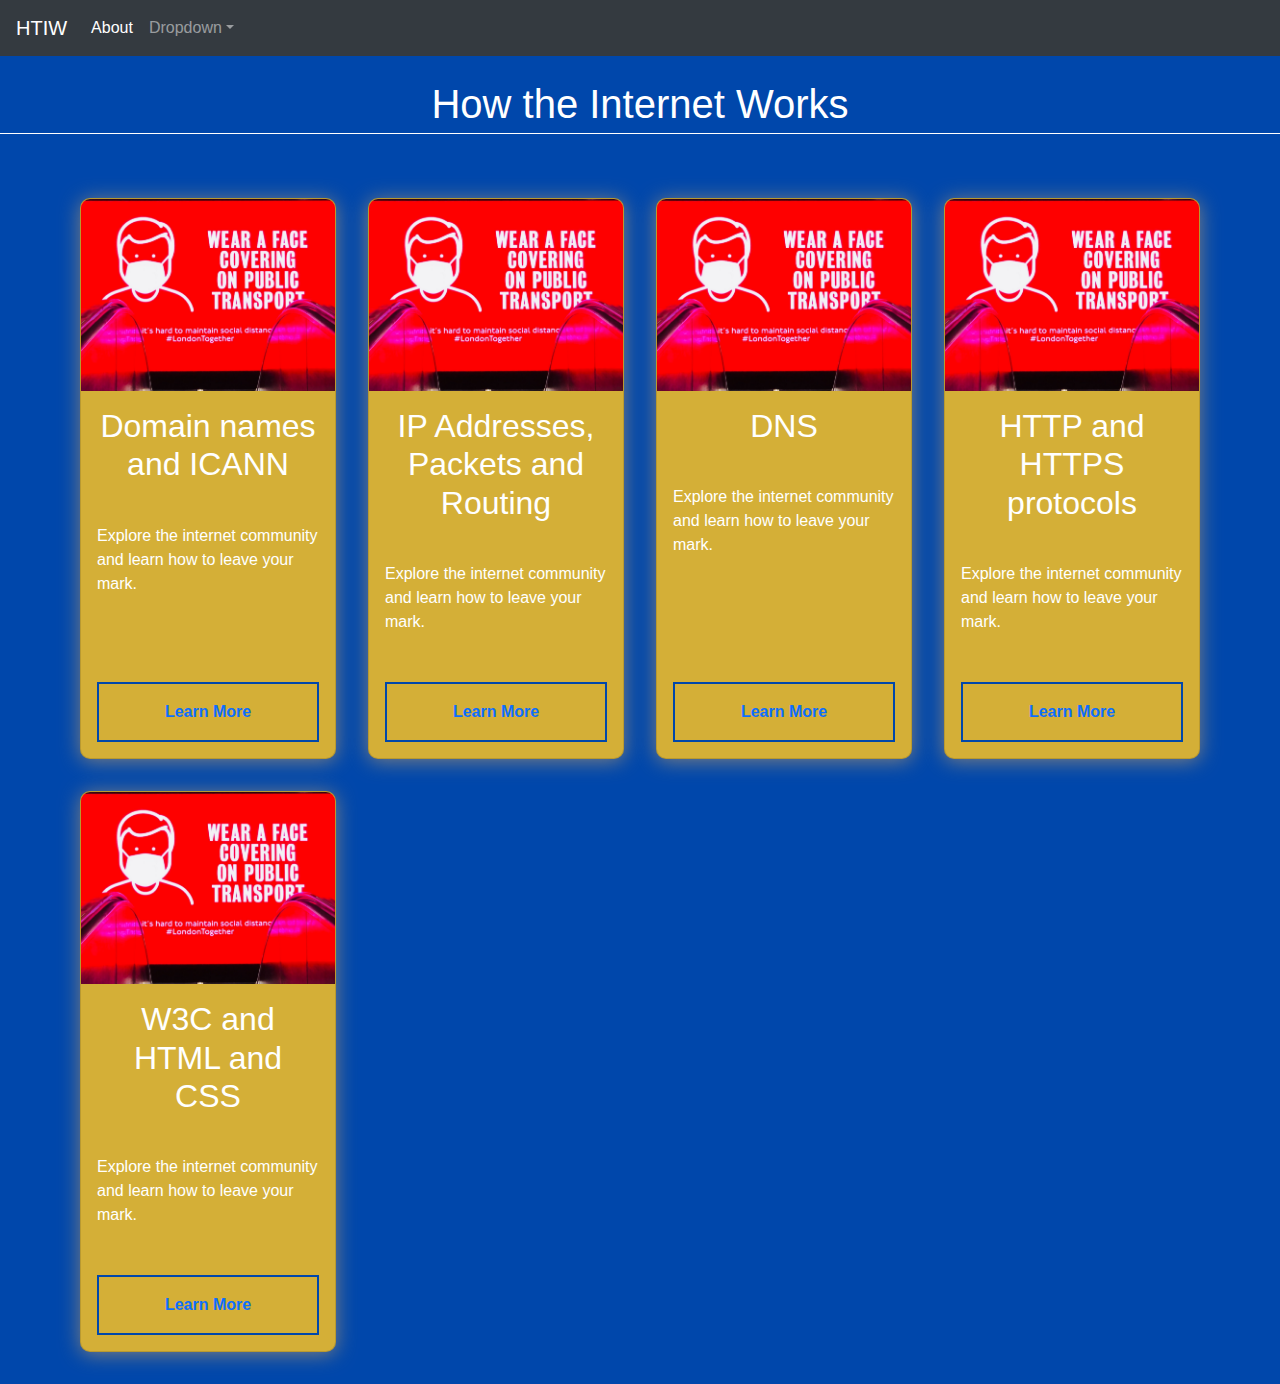
==== index.html @ 7f1cd693 "Feature: Added the Domain Name and ICANN page." ====
<!DOCTYPE html>
<html lang="en">
<head>
    <link rel="stylesheet" href="https://stackpath.bootstrapcdn.com/bootstrap/4.5.2/css/bootstrap.min.css" integrity="sha384-JcKb8q3iqJ61gNV9KGb8thSsNjpSL0n8PARn9HuZOnIxN0hoP+VmmDGMN5t9UJ0Z" crossorigin="anonymous">
    <link rel="stylesheet" type="text/css" href="css/style.css">
    <meta charset="UTF-8">
    <title>Home</title>
    <!-- Bootstrap NavBar -->
    <nav class="navbar navbar-expand-lg navbar-dark bg-dark">
        <a class="navbar-brand" href="index.html">HTIW</a>
        <button class="navbar-toggler" type="button" data-toggle="collapse" data-target="#navbarSupportedContent" aria-controls="navbarSupportedContent" aria-expanded="false" aria-label="Toggle navigation">
            <span class="navbar-toggler-icon"></span>
        </button>

        <div class="collapse navbar-collapse" id="navbarSupportedContent">
            <ul class="navbar-nav mr-auto">
                <li class="nav-item active">
                    <a class="nav-link" href="#">About<span class="sr-only">(current)</span></a>
                </li>
                <li class="nav-item dropdown">
                    <a class="nav-link dropdown-toggle" href="#" id="navbarDropdown" role="button" data-toggle="dropdown" aria-haspopup="true" aria-expanded="false"> Dropdown</a>
                    <div class="dropdown-menu" aria-labelledby="navbarDropdown">
                        <a class="dropdown-item" href="#">Domain names and ICANN</a>
                        <a class="dropdown-item" href="#">IP Addresses, Packets and Routing</a>
                        <a class="dropdown-item" href="#">DNS</a>
                        <a class="dropdown-item" href="#">HTTP and HTTPS protocols</a>
                        <a class="dropdown-item" href="#">W3C and HTML and CSS</a>
                    </div>
                </li>

            </ul>
        </div>
    </nav>
    <!-- End of Bootstrap NavBar -->
    <br>
    <div class="page-header"><h1>How the Internet Works</h1></div>
    <br>
</head>
<body>
    <!--Created a card -->
    <div class="card_container">
        <div class="card">
            <div class="card_body">
                <img src="etienne-godiard-frQaCAZjsqI-unsplash.jpg">
                <h2 class="card_title">Domain names and ICANN</h2>
                <p class="card_description">Explore the internet community and learn how to leave your mark.</p>
            </div>
            <button class="card_button">Learn More</button>
        </div>

        <div class="card">
            <div class="card_body">
                <img src="etienne-godiard-frQaCAZjsqI-unsplash.jpg">
                <h2 class="card_title">IP Addresses, Packets and Routing</h2>
                <p class="card_description">Explore the internet community and learn how to leave your mark.</p>

            </div>
            <button class="card_button">Learn More</button>
        </div>

        <div class="card">
            <div class="card_body">
                <img src="etienne-godiard-frQaCAZjsqI-unsplash.jpg">
                <h2 class="card_title">DNS</h2>
                <p class="card_description">Explore the internet community and learn how to leave your mark.</p>

            </div>
            <button class="card_button">Learn More</button>
        </div>

        <div class="card">
            <div class="card_body">
                <img src="etienne-godiard-frQaCAZjsqI-unsplash.jpg">
                <h2 class="card_title">HTTP and HTTPS protocols</h2>
                <p class="card_description">Explore the internet community and learn how to leave your mark.</p>

            </div>
            <button class="card_button">Learn More</button>
        </div>

        <div class="card">
            <div class="card_body">
                <img src="etienne-godiard-frQaCAZjsqI-unsplash.jpg">
                <h2 class="card_title">W3C and HTML and CSS</h2>
                <p class="card_description">Explore the internet community and learn how to leave your mark.</p>

            </div>
            <button class="card_button">Learn More</button>
        </div>
    </div>
</body>

<script src="https://code.jquery.com/jquery-3.5.1.slim.min.js" integrity="sha384-DfXdz2htPH0lsSSs5nCTpuj/zy4C+OGpamoFVy38MVBnE+IbbVYUew+OrCXaRkfj" crossorigin="anonymous"></script>
<script src="https://cdn.jsdelivr.net/npm/popper.js@1.16.1/dist/umd/popper.min.js" integrity="sha384-9/reFTGAW83EW2RDu2S0VKaIzap3H66lZH81PoYlFhbGU+6BZp6G7niu735Sk7lN" crossorigin="anonymous"></script>
<script src="https://stackpath.bootstrapcdn.com/bootstrap/4.5.2/js/bootstrap.min.js" integrity="sha384-B4gt1jrGC7Jh4AgTPSdUtOBvfO8shuf57BaghqFfPlYxofvL8/KUEfYiJOMMV+rV" crossorigin="anonymous"></script>
</html>
---- css/style.css ----
body {
    background-color: #0047AB;
}

h1 {
    color: white;
    text-align: center;
    padding-bottom: 5px;
    border-bottom: 1px white solid;
}

.card_container{
    font-family: Oxygen, sans-serif;
    display: grid;
    margin: 2rem;
    grid-template-columns: repeat(auto-fit, minmax(12rem, 16rem));
    grid-gap: 2rem;
    justify-content: center;
}

.card {
    background: #D4AF37;
    color: white;
    overflow: hidden;
    box-shadow: 0px 2px 20px grey;
    border-radius: 10px;
    display: flex;
    flex-direction: column;
    justify-content: space-between;
    cursor: pointer;
    transition: transform 200ms ease-in;
}

.card img {
    height: 12rem;
    width: 100%;
    object-fit: cover;
}

.card_title {
    padding: 1rem;
    text-align: center;
}

.card_description {
    padding: 1rem;
}

.card button {
    padding: 1rem;
    font-family: inherit;
    font-weight: bold;
    font-size: 1rem;
    margin: 1rem;
    border: 2px solid transparent;
    color: #0d6efd;
    background: transparent;
    border-color: #0047AB;
    transition: background 200ms ease-in, color 200ms ease-in;
}


.card:hover {
    transform: scale(1.02);
}

.card_button:hover {
    background: #0047AB;
    color: white;
}
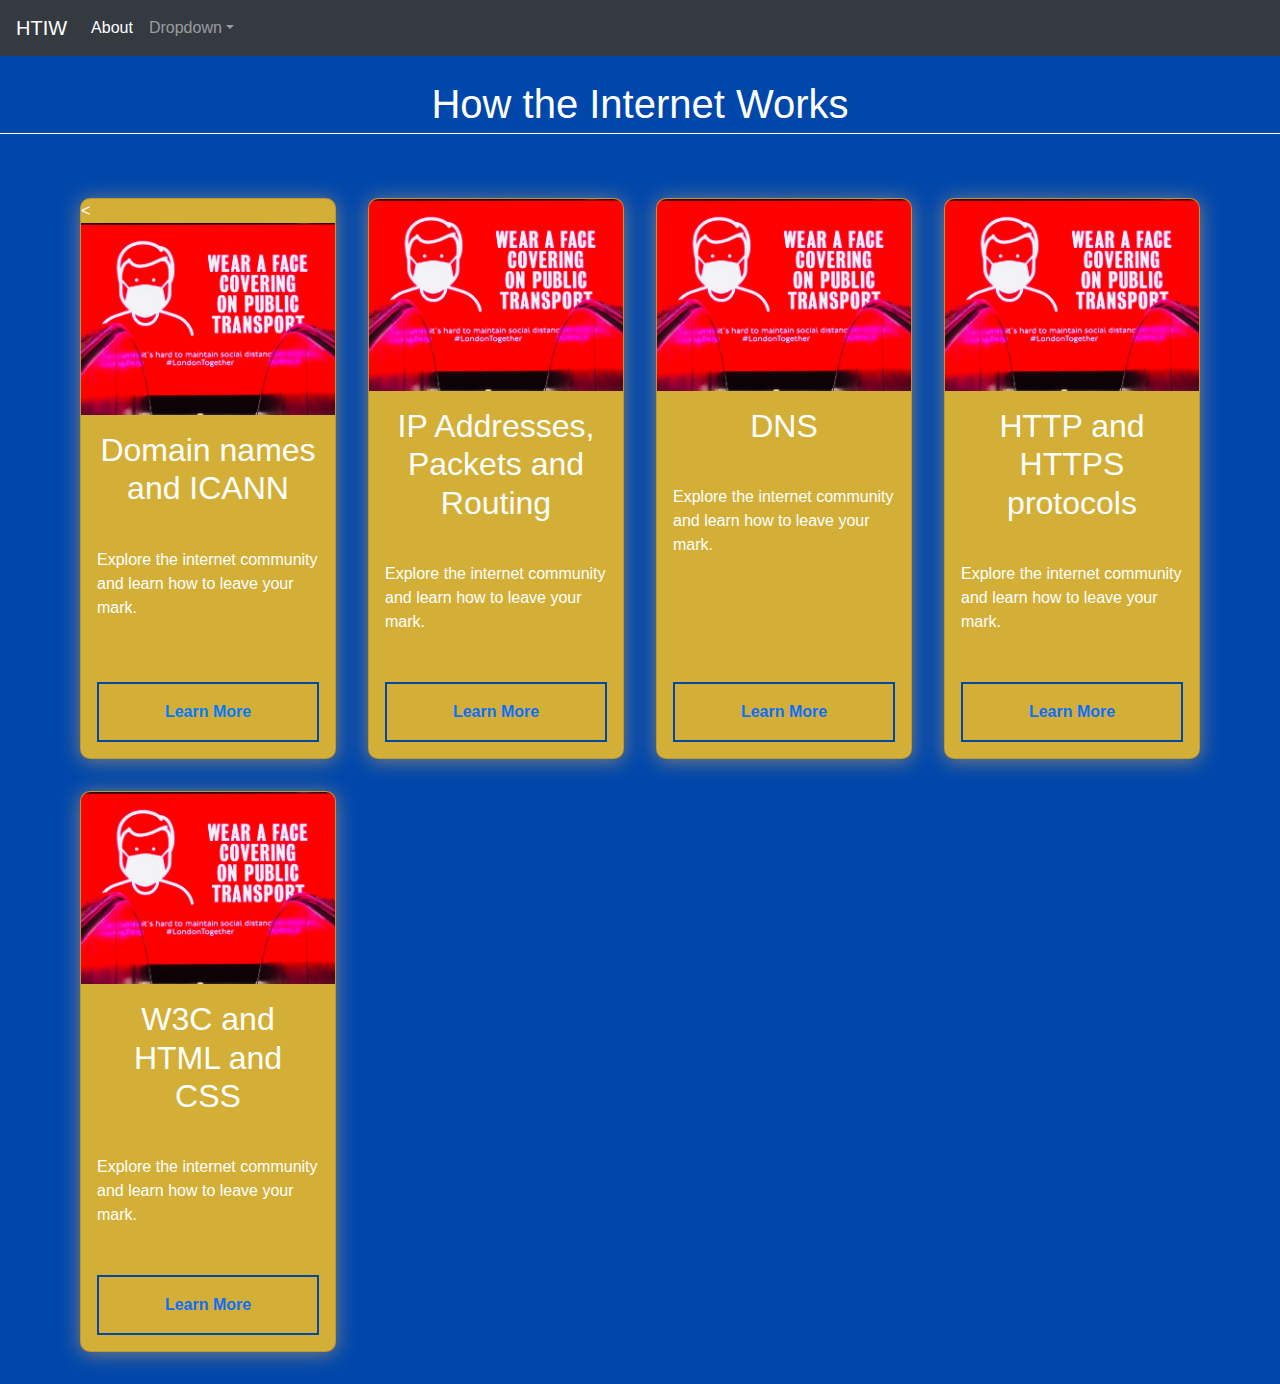
==== commit 5f4b6021: "Task: Added HTMl and CSS to webpage" ====
--- a/index.html
+++ b/index.html
@@ -20,7 +20,7 @@
                 <li class="nav-item dropdown">
                     <a class="nav-link dropdown-toggle" href="#" id="navbarDropdown" role="button" data-toggle="dropdown" aria-haspopup="true" aria-expanded="false"> Dropdown</a>
                     <div class="dropdown-menu" aria-labelledby="navbarDropdown">
-                        <a class="dropdown-item" href="#">Domain names and ICANN</a>
+                        <a class="dropdown-item" href="domain_icann.html">Domain names and ICANN</a>
                         <a class="dropdown-item" href="#">IP Addresses, Packets and Routing</a>
                         <a class="dropdown-item" href="#">DNS</a>
                         <a class="dropdown-item" href="#">HTTP and HTTPS protocols</a>
@@ -40,12 +40,12 @@
     <!--Created a card -->
     <div class="card_container">
         <div class="card">
-            <div class="card_body">
+            <div class="card_body"><
                 <img src="etienne-godiard-frQaCAZjsqI-unsplash.jpg">
                 <h2 class="card_title">Domain names and ICANN</h2>
                 <p class="card_description">Explore the internet community and learn how to leave your mark.</p>
             </div>
-            <button class="card_button">Learn More</button>
+            <button class="card_button"><a href="domain_icann.html">Learn More</a></button>
         </div>
 
         <div class="card">
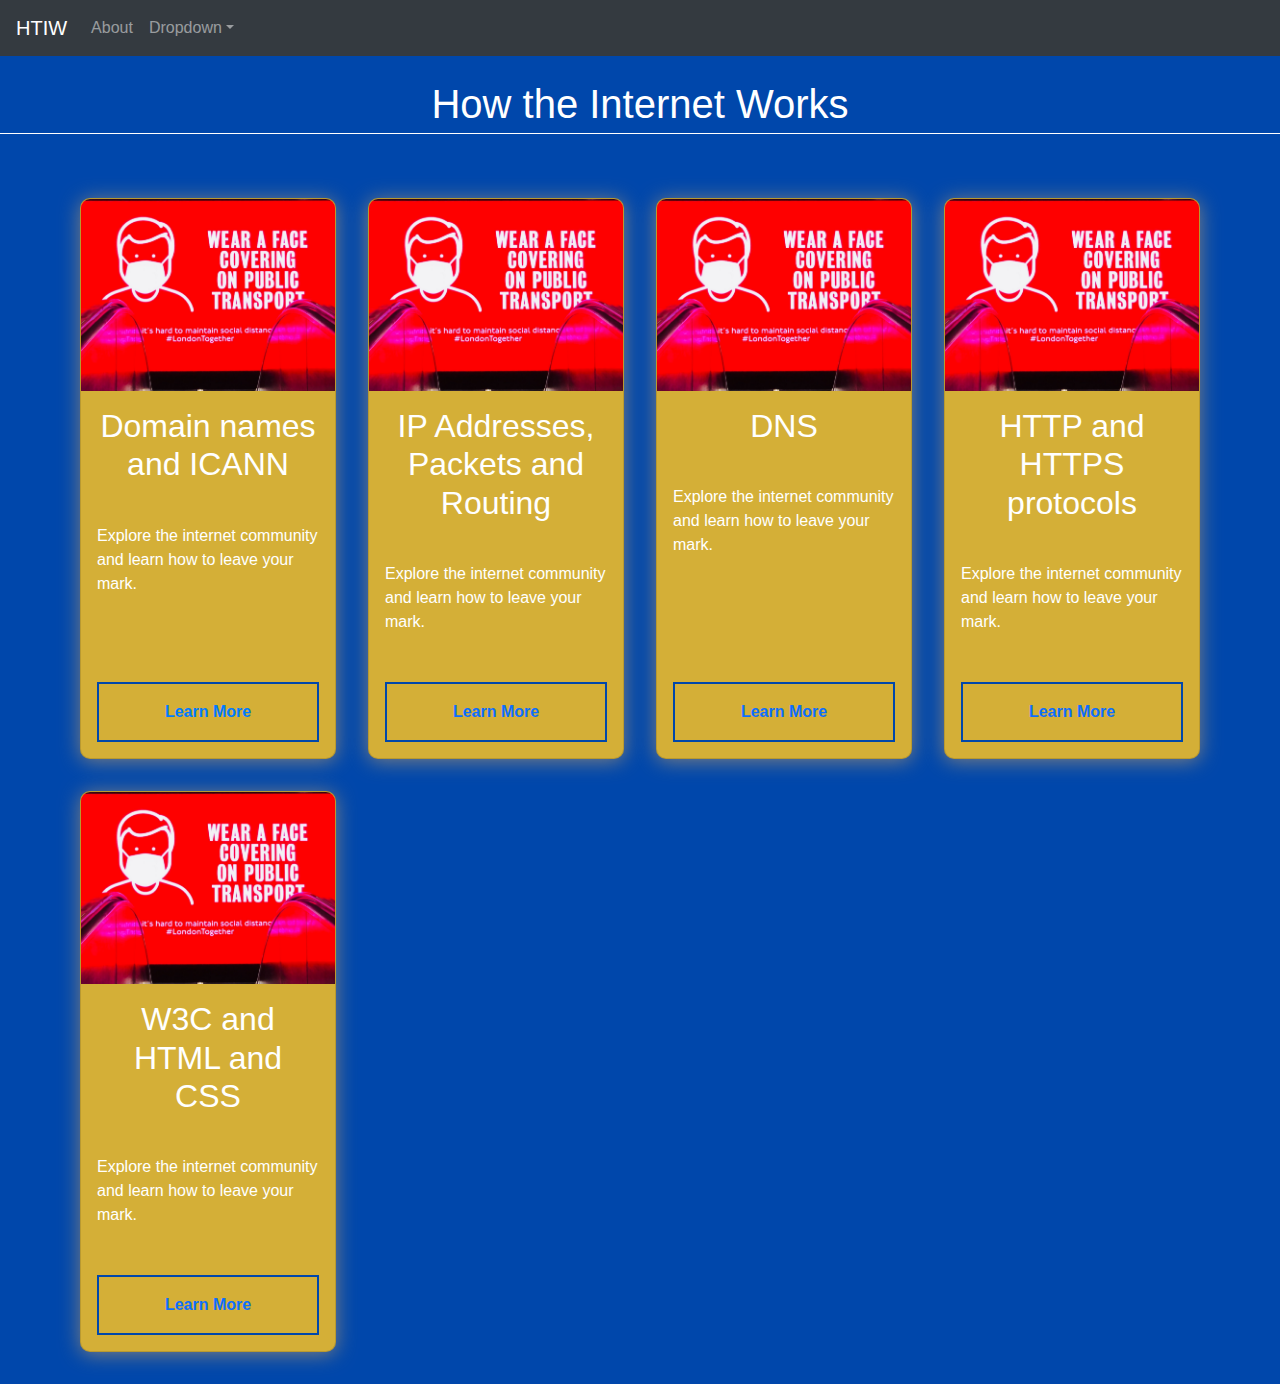
==== commit fba4eeab: "Task: Created CSS page specfically for the different articles." ====
--- a/index.html
+++ b/index.html
@@ -14,7 +14,7 @@
 
         <div class="collapse navbar-collapse" id="navbarSupportedContent">
             <ul class="navbar-nav mr-auto">
-                <li class="nav-item active">
+                <li class="nav-item">
                     <a class="nav-link" href="#">About<span class="sr-only">(current)</span></a>
                 </li>
                 <li class="nav-item dropdown">
@@ -40,7 +40,7 @@
     <!--Created a card -->
     <div class="card_container">
         <div class="card">
-            <div class="card_body"><
+            <div class="card_body">
                 <img src="etienne-godiard-frQaCAZjsqI-unsplash.jpg">
                 <h2 class="card_title">Domain names and ICANN</h2>
                 <p class="card_description">Explore the internet community and learn how to leave your mark.</p>
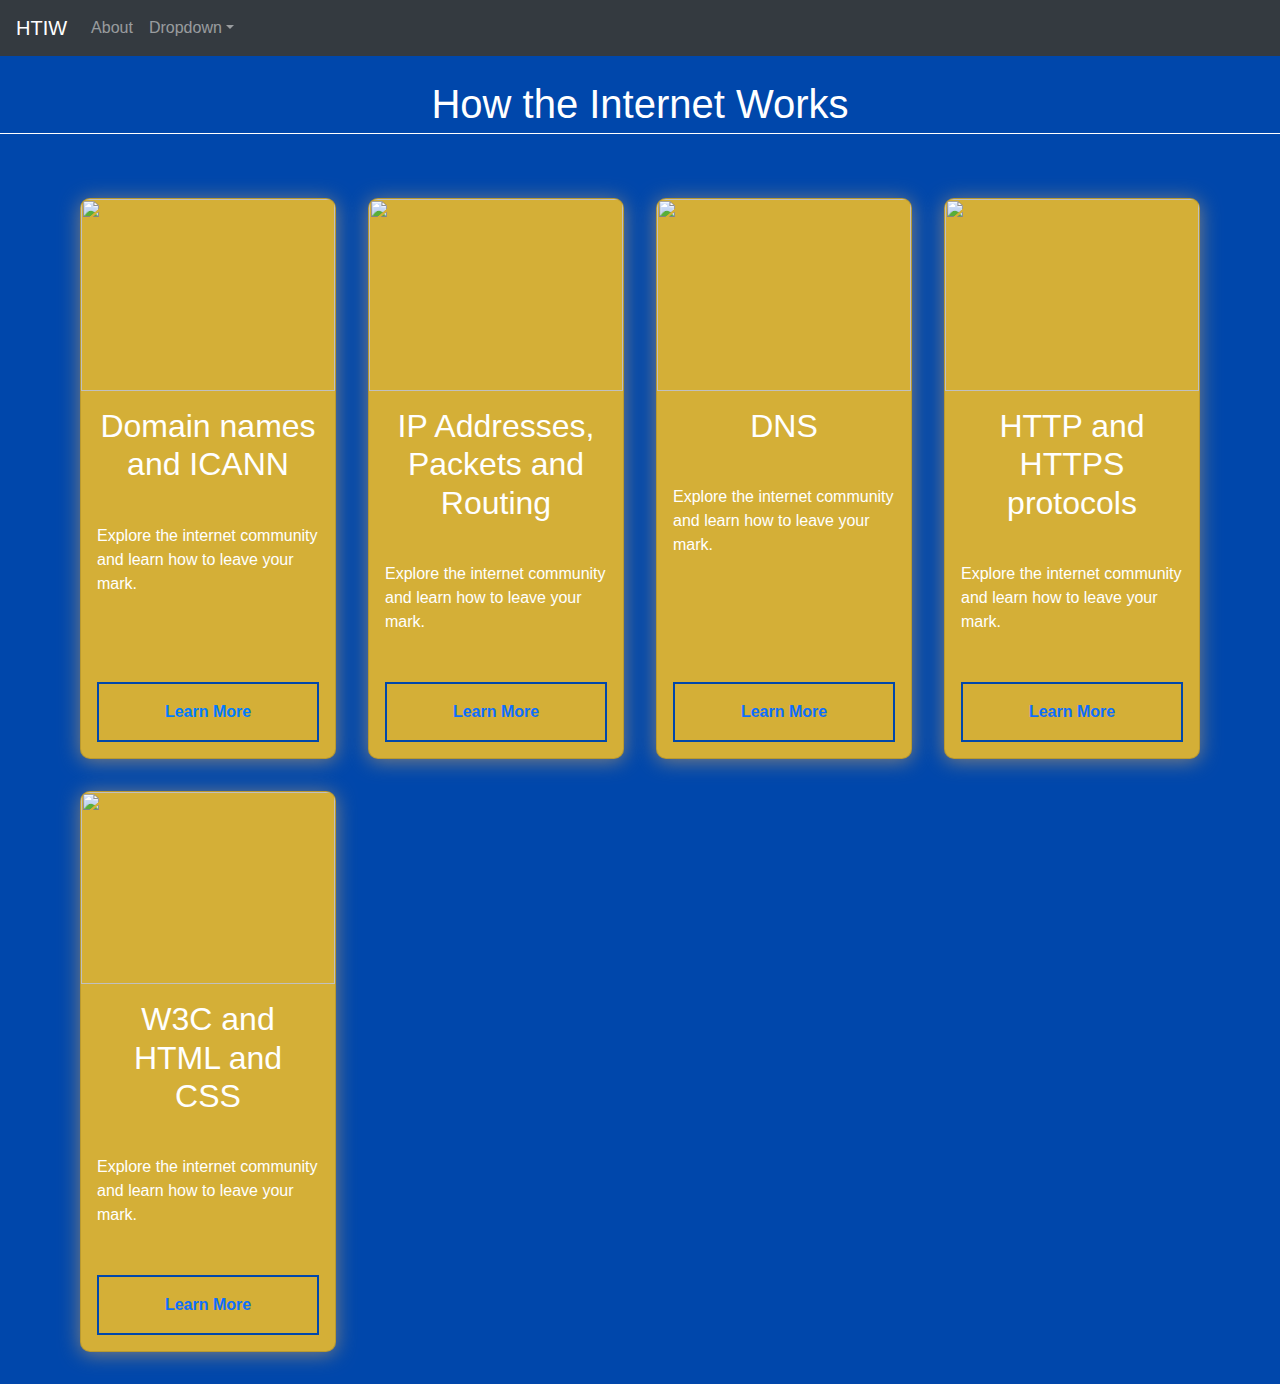
==== commit 986c538c: "Task: Added images to the index page." ====
--- a/index.html
+++ b/index.html
@@ -41,7 +41,7 @@
     <div class="card_container">
         <div class="card">
             <div class="card_body">
-                <img src="etienne-godiard-frQaCAZjsqI-unsplash.jpg">
+                <img src="images/domain.jpg">
                 <h2 class="card_title">Domain names and ICANN</h2>
                 <p class="card_description">Explore the internet community and learn how to leave your mark.</p>
             </div>
@@ -50,7 +50,7 @@
 
         <div class="card">
             <div class="card_body">
-                <img src="etienne-godiard-frQaCAZjsqI-unsplash.jpg">
+                <img src="images/packet.jpg">
                 <h2 class="card_title">IP Addresses, Packets and Routing</h2>
                 <p class="card_description">Explore the internet community and learn how to leave your mark.</p>
 
@@ -60,7 +60,7 @@
 
         <div class="card">
             <div class="card_body">
-                <img src="etienne-godiard-frQaCAZjsqI-unsplash.jpg">
+                <img src="images/dns.jpg">
                 <h2 class="card_title">DNS</h2>
                 <p class="card_description">Explore the internet community and learn how to leave your mark.</p>
 
@@ -70,7 +70,7 @@
 
         <div class="card">
             <div class="card_body">
-                <img src="etienne-godiard-frQaCAZjsqI-unsplash.jpg">
+                <img src="images/https.jpg">
                 <h2 class="card_title">HTTP and HTTPS protocols</h2>
                 <p class="card_description">Explore the internet community and learn how to leave your mark.</p>
 
@@ -80,7 +80,7 @@
 
         <div class="card">
             <div class="card_body">
-                <img src="etienne-godiard-frQaCAZjsqI-unsplash.jpg">
+                <img src="images/html.jpg">
                 <h2 class="card_title">W3C and HTML and CSS</h2>
                 <p class="card_description">Explore the internet community and learn how to leave your mark.</p>
 
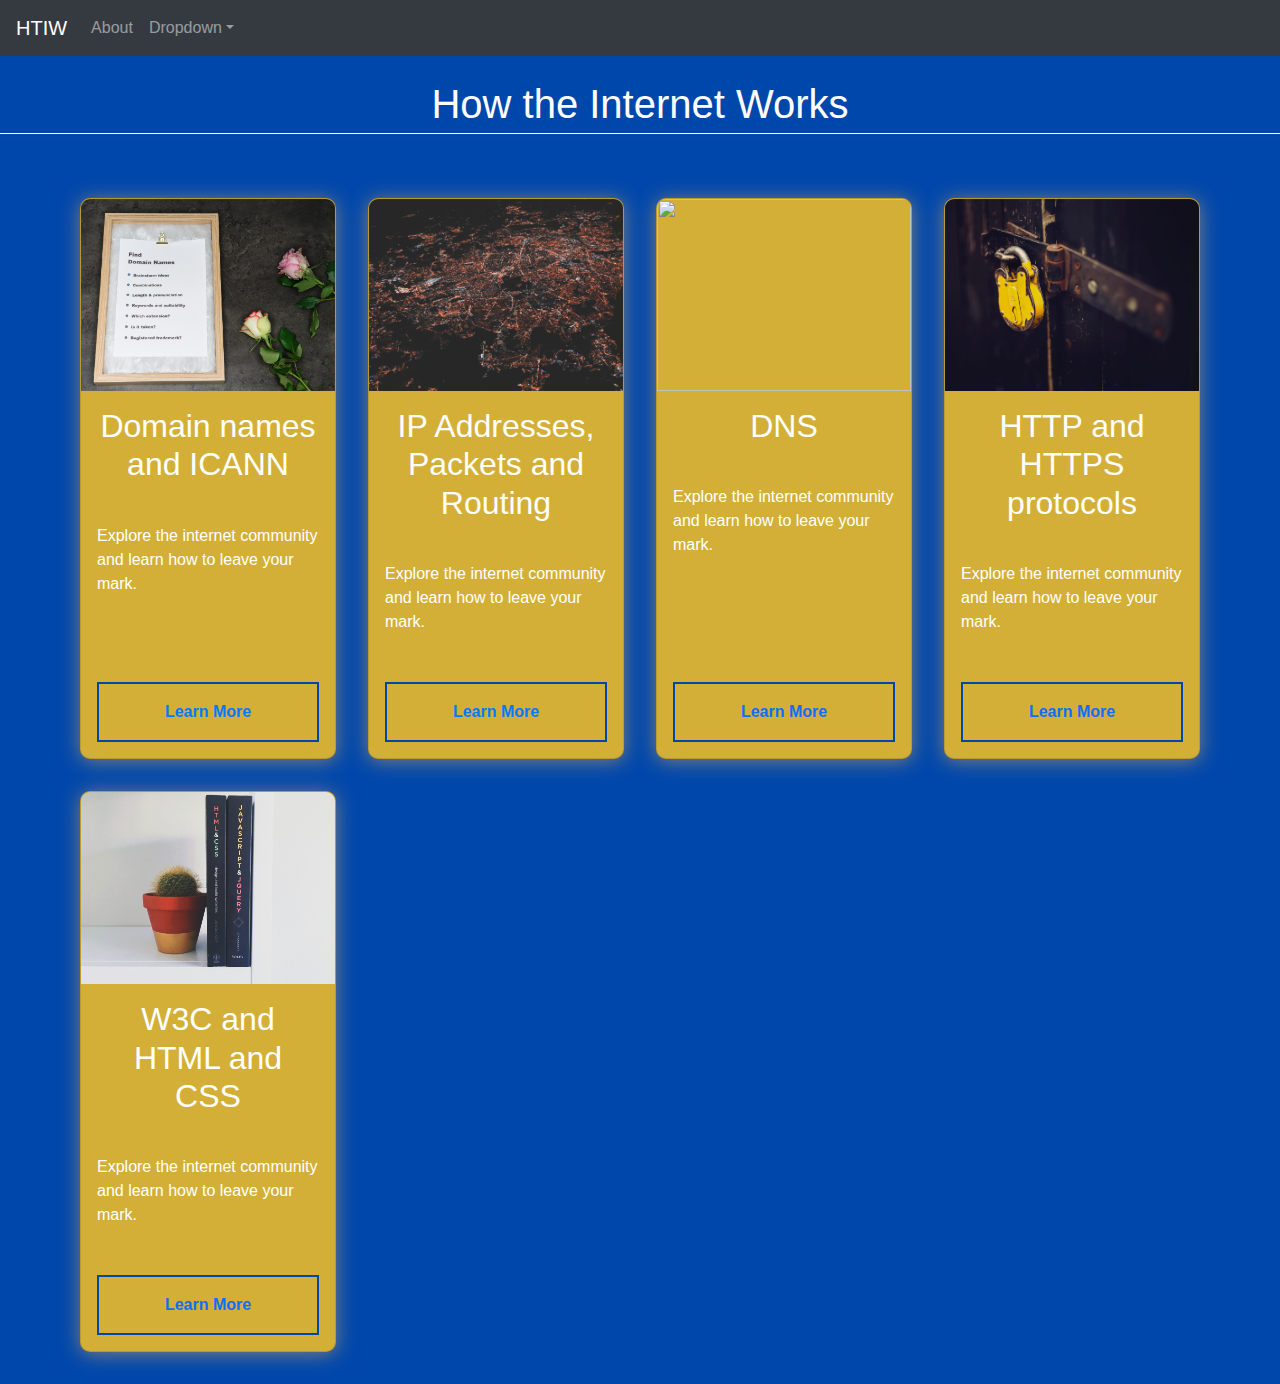
==== commit e7d0ceeb: "Feature: Created Page for IP Addresses, Packets, etc." ====
--- a/index.html
+++ b/index.html
@@ -21,8 +21,8 @@
                     <a class="nav-link dropdown-toggle" href="#" id="navbarDropdown" role="button" data-toggle="dropdown" aria-haspopup="true" aria-expanded="false"> Dropdown</a>
                     <div class="dropdown-menu" aria-labelledby="navbarDropdown">
                         <a class="dropdown-item" href="domain_icann.html">Domain names and ICANN</a>
-                        <a class="dropdown-item" href="#">IP Addresses, Packets and Routing</a>
-                        <a class="dropdown-item" href="#">DNS</a>
+                        <a class="dropdown-item" href="domain_icann.html">IP Addresses, Packets and Routing</a>
+                        <a class="dropdown-item" href="dns.html">DNS</a>
                         <a class="dropdown-item" href="#">HTTP and HTTPS protocols</a>
                         <a class="dropdown-item" href="#">W3C and HTML and CSS</a>
                     </div>
@@ -41,7 +41,7 @@
     <div class="card_container">
         <div class="card">
             <div class="card_body">
-                <img src="images/domain.jpg">
+                <img src="images/markus-winkler-mGrERgAbcBU-unsplash.jpg">
                 <h2 class="card_title">Domain names and ICANN</h2>
                 <p class="card_description">Explore the internet community and learn how to leave your mark.</p>
             </div>
@@ -55,7 +55,7 @@
                 <p class="card_description">Explore the internet community and learn how to leave your mark.</p>
 
             </div>
-            <button class="card_button">Learn More</button>
+            <button class="card_button"><a href="dns.html">Learn More</a></button>
         </div>
 
         <div class="card">
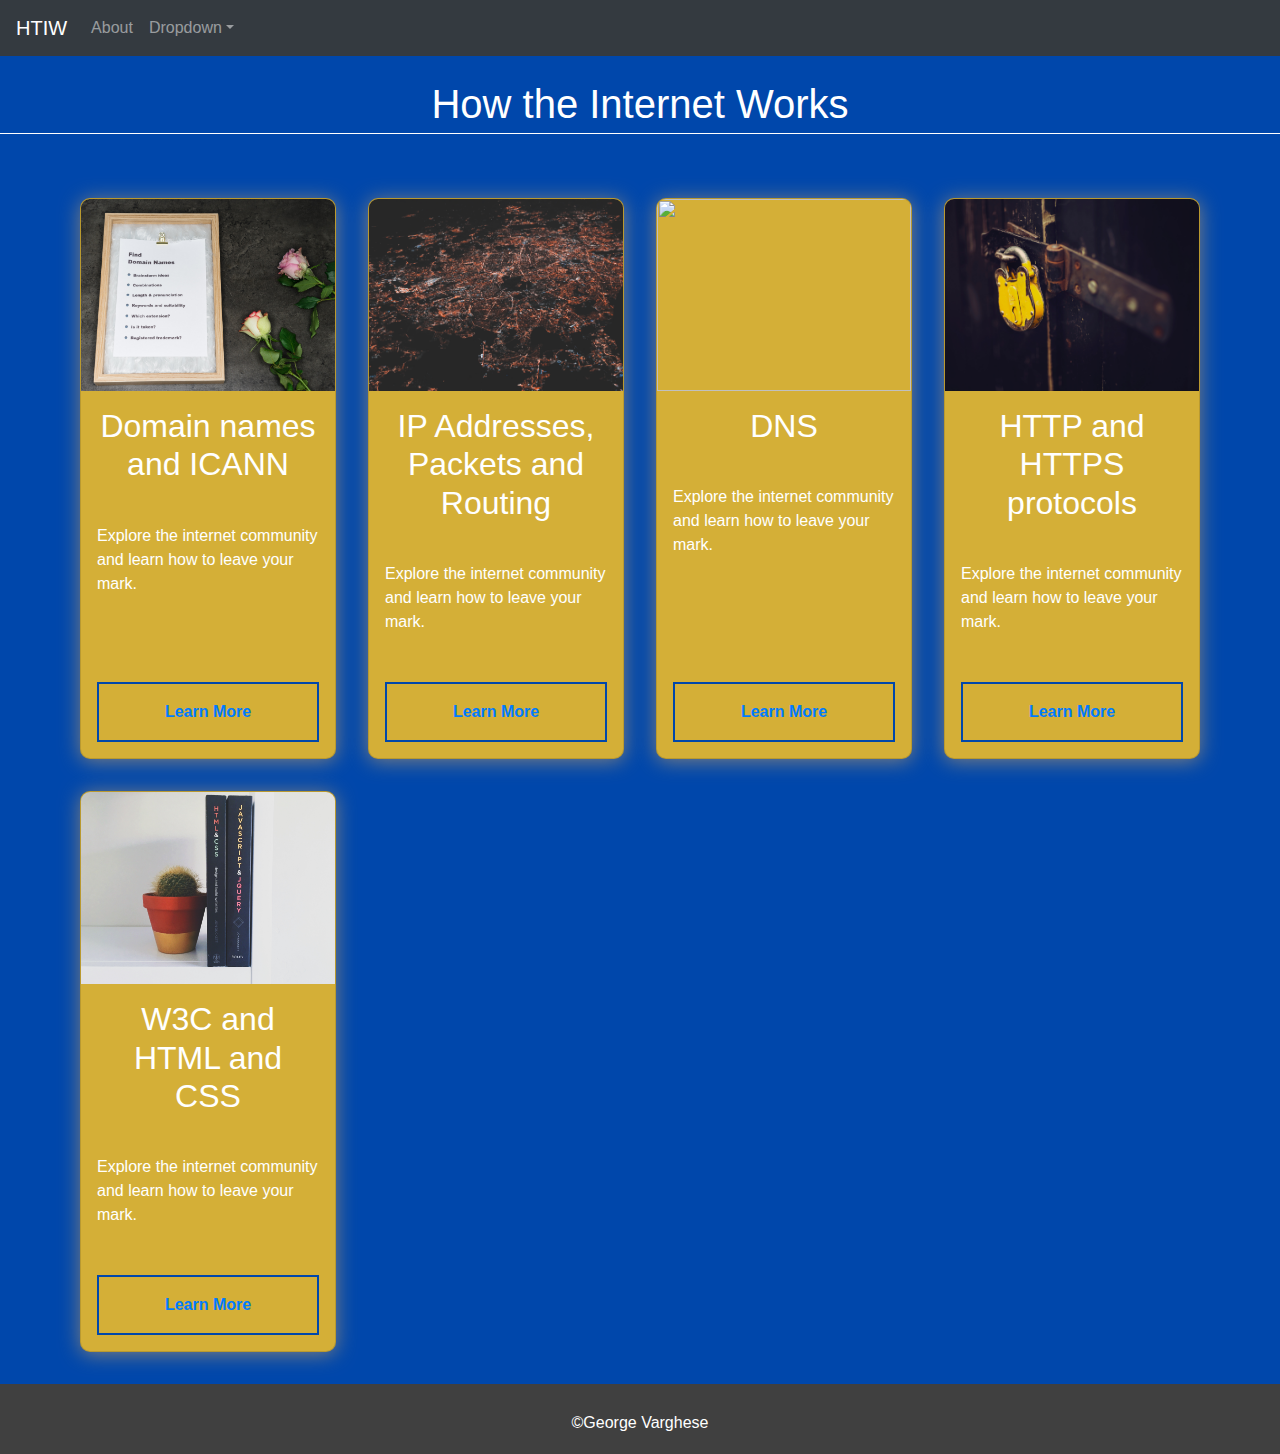
==== commit c358ba9d: "Feature: Finished IP, routing and packets webpage" ====
--- a/index.html
+++ b/index.html
@@ -23,8 +23,8 @@
                         <a class="dropdown-item" href="domain_icann.html">Domain names and ICANN</a>
                         <a class="dropdown-item" href="domain_icann.html">IP Addresses, Packets and Routing</a>
                         <a class="dropdown-item" href="dns.html">DNS</a>
-                        <a class="dropdown-item" href="#">HTTP and HTTPS protocols</a>
-                        <a class="dropdown-item" href="#">W3C and HTML and CSS</a>
+                        <a class="dropdown-item" href="https.html">HTTP and HTTPS protocols</a>
+                        <a class="dropdown-item" href="w3c.html">W3C and HTML and CSS</a>
                     </div>
                 </li>
 
@@ -55,7 +55,7 @@
                 <p class="card_description">Explore the internet community and learn how to leave your mark.</p>
 
             </div>
-            <button class="card_button"><a href="dns.html">Learn More</a></button>
+            <button class="card_button"><a href="ip.html">Learn More</a></button>
         </div>
 
         <div class="card">
@@ -65,7 +65,7 @@
                 <p class="card_description">Explore the internet community and learn how to leave your mark.</p>
 
             </div>
-            <button class="card_button">Learn More</button>
+            <button class="card_button"><a href="dns.html">Learn More</a></button>
         </div>
 
         <div class="card">
@@ -75,7 +75,7 @@
                 <p class="card_description">Explore the internet community and learn how to leave your mark.</p>
 
             </div>
-            <button class="card_button">Learn More</button>
+            <button class="card_button"><a href="https.html">Learn More</a></button>
         </div>
 
         <div class="card">
@@ -85,10 +85,15 @@
                 <p class="card_description">Explore the internet community and learn how to leave your mark.</p>
 
             </div>
-            <button class="card_button">Learn More</button>
+            <button class="card_button"><a href="w3c.html">Learn More</a></button>
         </div>
     </div>
 </body>
+
+<footer>
+    <br>
+    <p>©George Varghese</p>
+</footer>
 
 <script src="https://code.jquery.com/jquery-3.5.1.slim.min.js" integrity="sha384-DfXdz2htPH0lsSSs5nCTpuj/zy4C+OGpamoFVy38MVBnE+IbbVYUew+OrCXaRkfj" crossorigin="anonymous"></script>
 <script src="https://cdn.jsdelivr.net/npm/popper.js@1.16.1/dist/umd/popper.min.js" integrity="sha384-9/reFTGAW83EW2RDu2S0VKaIzap3H66lZH81PoYlFhbGU+6BZp6G7niu735Sk7lN" crossorigin="anonymous"></script>
--- a/css/style.css
+++ b/css/style.css
@@ -67,4 +67,13 @@
 .card_button:hover {
     background: #0047AB;
     color: white;
-}+}
+
+footer {
+    left: 0;
+    width: 100%;
+    background-color:#404040;
+    color: white;
+    text-align: center;
+    padding: 3px;
+}
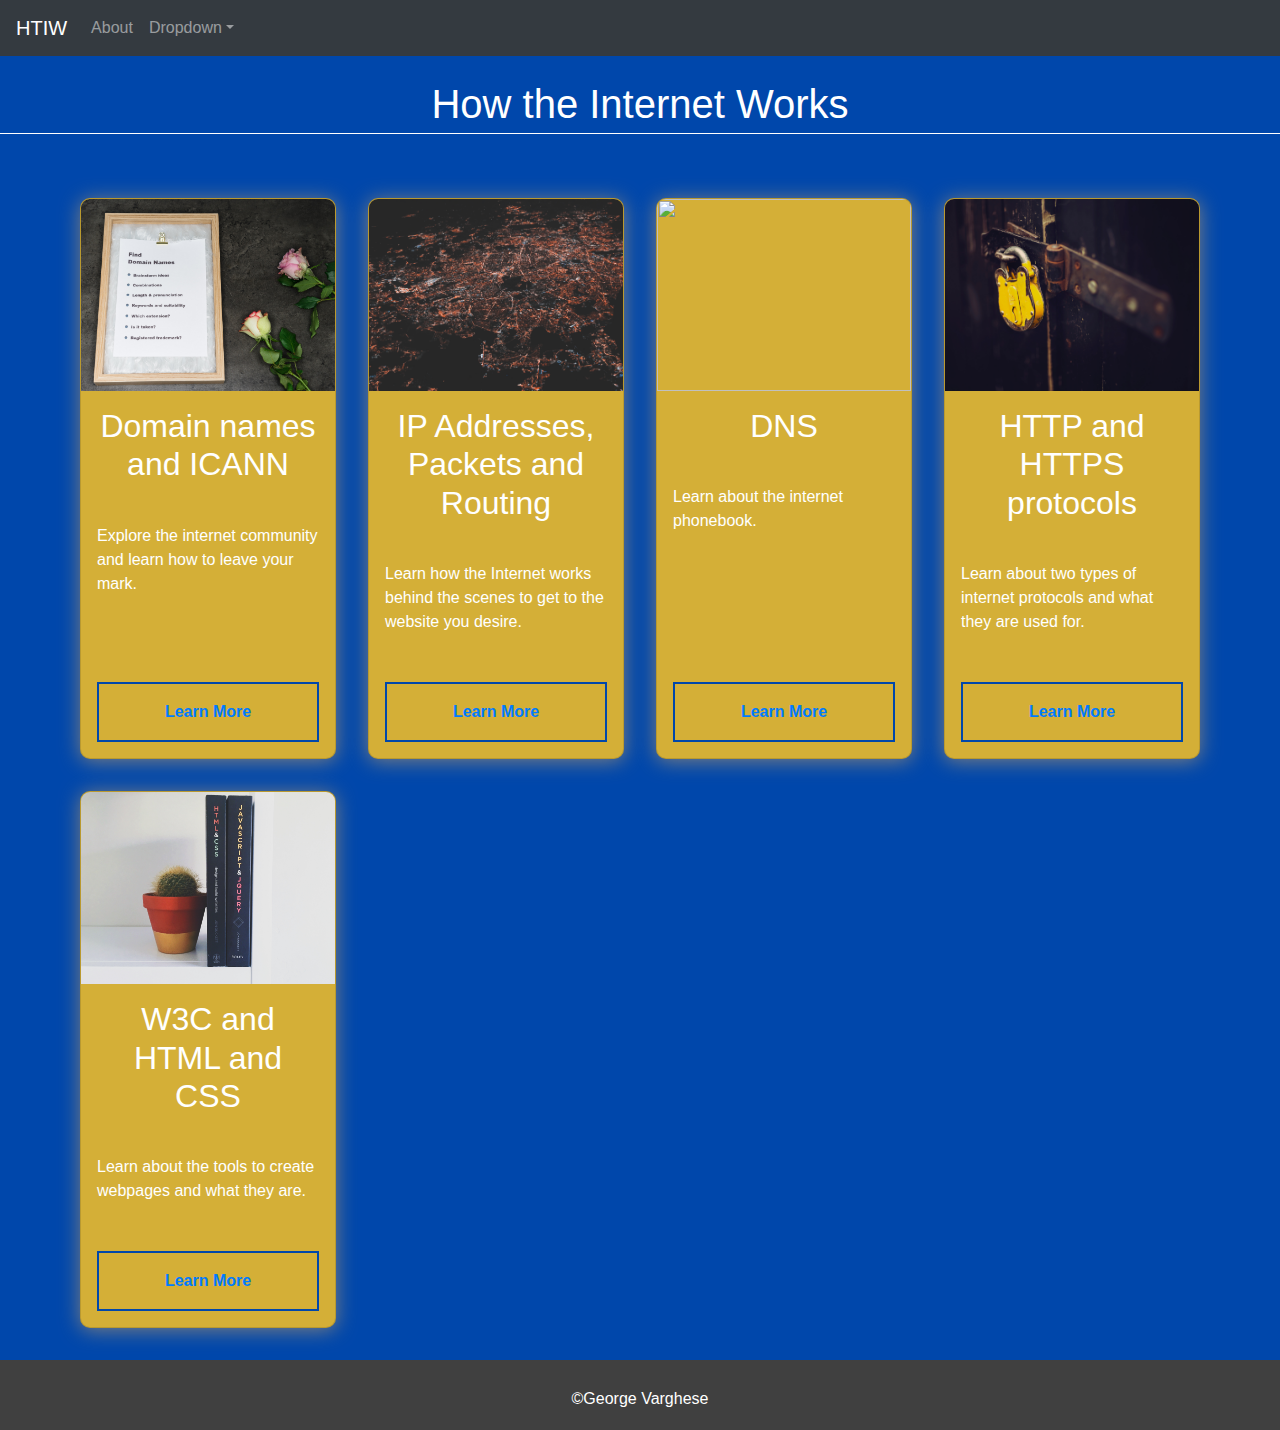
==== commit 1c779a6e: "Feature: Finished the text on the index page." ====
--- a/index.html
+++ b/index.html
@@ -15,7 +15,7 @@
         <div class="collapse navbar-collapse" id="navbarSupportedContent">
             <ul class="navbar-nav mr-auto">
                 <li class="nav-item">
-                    <a class="nav-link" href="#">About<span class="sr-only">(current)</span></a>
+                    <a class="nav-link" href="about.html">About<span class="sr-only">(current)</span></a>
                 </li>
                 <li class="nav-item dropdown">
                     <a class="nav-link dropdown-toggle" href="#" id="navbarDropdown" role="button" data-toggle="dropdown" aria-haspopup="true" aria-expanded="false"> Dropdown</a>
@@ -52,8 +52,7 @@
             <div class="card_body">
                 <img src="images/packet.jpg">
                 <h2 class="card_title">IP Addresses, Packets and Routing</h2>
-                <p class="card_description">Explore the internet community and learn how to leave your mark.</p>
-
+                <p class="card_description">Learn how the Internet works behind the scenes to get to the website you desire.</p>
             </div>
             <button class="card_button"><a href="ip.html">Learn More</a></button>
         </div>
@@ -62,7 +61,7 @@
             <div class="card_body">
                 <img src="images/dns.jpg">
                 <h2 class="card_title">DNS</h2>
-                <p class="card_description">Explore the internet community and learn how to leave your mark.</p>
+                <p class="card_description">Learn about the internet phonebook.</p>
 
             </div>
             <button class="card_button"><a href="dns.html">Learn More</a></button>
@@ -72,7 +71,7 @@
             <div class="card_body">
                 <img src="images/https.jpg">
                 <h2 class="card_title">HTTP and HTTPS protocols</h2>
-                <p class="card_description">Explore the internet community and learn how to leave your mark.</p>
+                <p class="card_description">Learn about two types of internet protocols and what they are used for.</p>
 
             </div>
             <button class="card_button"><a href="https.html">Learn More</a></button>
@@ -82,7 +81,7 @@
             <div class="card_body">
                 <img src="images/html.jpg">
                 <h2 class="card_title">W3C and HTML and CSS</h2>
-                <p class="card_description">Explore the internet community and learn how to leave your mark.</p>
+                <p class="card_description">Learn about the tools to create webpages and what they are.</p>
 
             </div>
             <button class="card_button"><a href="w3c.html">Learn More</a></button>
--- a/css/style.css
+++ b/css/style.css
@@ -76,4 +76,5 @@
     color: white;
     text-align: center;
     padding: 3px;
+    bottom: 0px;
 }
